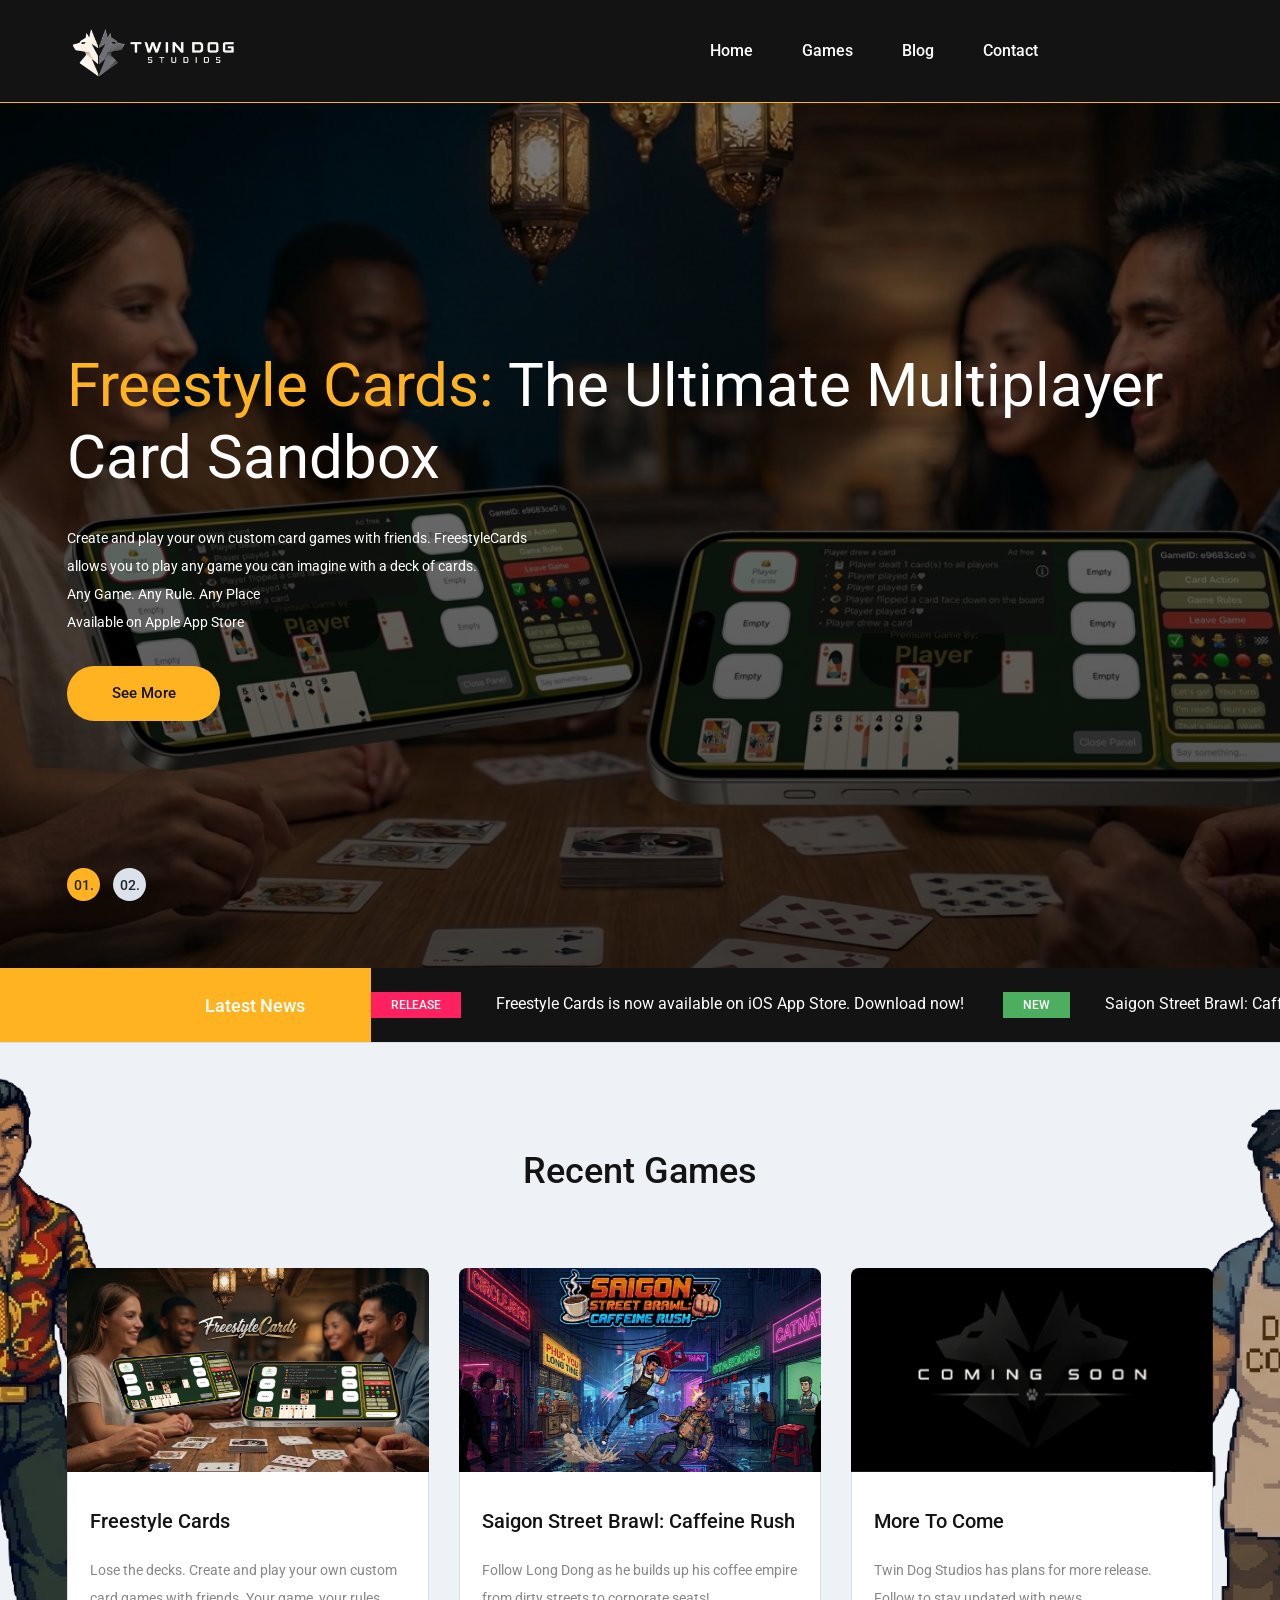
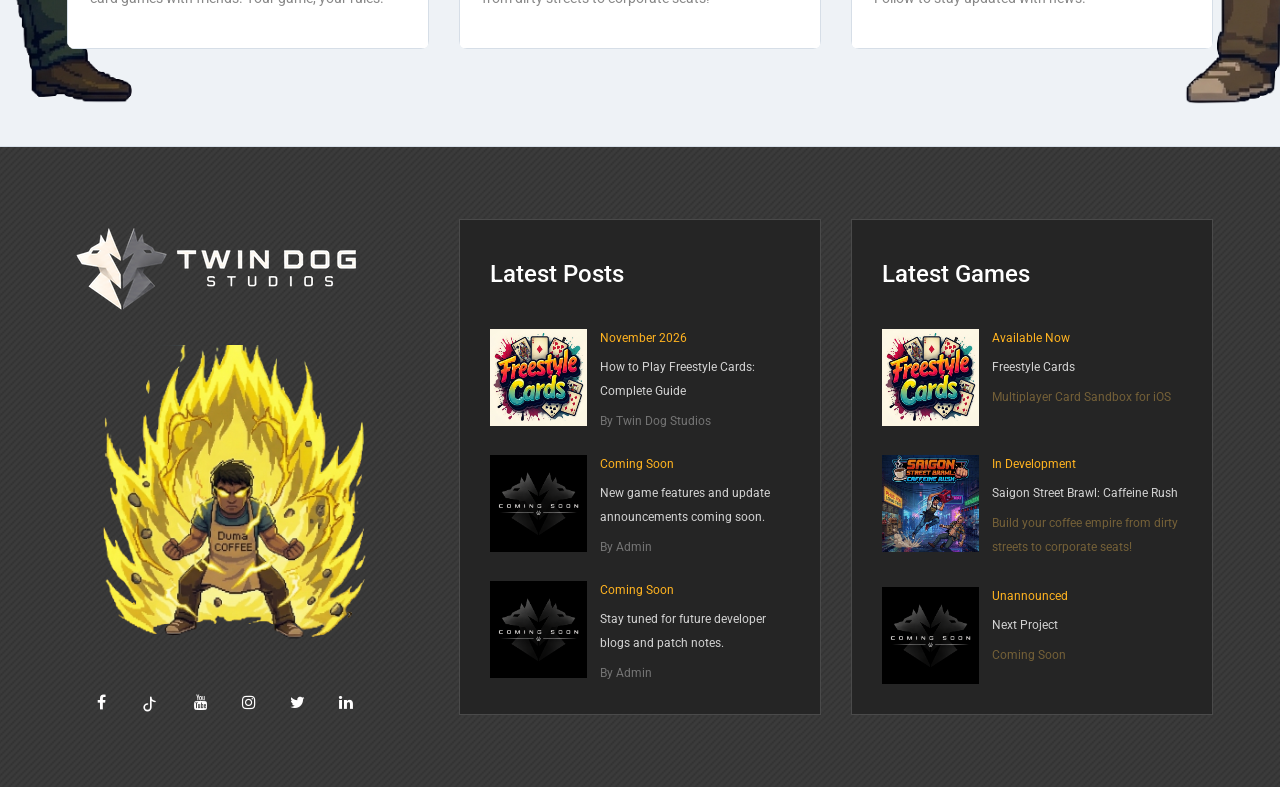
==== index.html @ 861b6662 "Initial commit" ====
<!DOCTYPE html>
<html lang="zxx">

<head>
	<title>Twin Dog Studios</title>
	<meta charset="UTF-8">
	<meta name="description" content="Twin Dog Studios">
	<meta name="keywords" content="development, game, creative, studio">
	<meta name="viewport" content="width=device-width, initial-scale=1.0">
	<!-- Favicon -->
	<link href="img/favicon.ico" rel="shortcut icon" />

	<!-- Google Fonts -->
	<link href="https://fonts.googleapis.com/css?family=Roboto:400,400i,500,500i,700,700i" rel="stylesheet">

	<!-- Stylesheets -->
	<link rel="stylesheet" href="css/bootstrap.min.css" />
	<link rel="stylesheet" href="css/font-awesome.min.css" />
	<link rel="stylesheet" href="css/owl.carousel.css" />
	<link rel="stylesheet" href="css/style.css" />
	<link rel="stylesheet" href="css/animate.css" />


	<!--[if lt IE 9]>
	  <script src="https://oss.maxcdn.com/html5shiv/3.7.2/html5shiv.min.js"></script>
	  <script src="https://oss.maxcdn.com/respond/1.4.2/respond.min.js"></script>
	<![endif]-->

</head>

<body>
	<!-- Page Preloder -->
	<div id="preloder">
		<div class="loader"></div>
	</div>

	<!-- Header section -->
	<header class="header-section">
		<div class="container">
			<!-- logo -->
			<a class="site-logo" href="index.html">
				<img src="img/logo.png" alt="">
			</a>
			<!-- <div class="user-panel">
				<a href="#">Login</a>  /  <a href="#">Register</a>
			</div> -->
			<!-- responsive -->
			<div class="nav-switch">
				<i class="fa fa-bars"></i>
			</div>
			<!-- site menu -->
			<nav class="main-menu">
				<ul>
					<li><a href="index.html">Home</a></li>
					<li><a href="games.html">Games</a></li>
					<li><a href="blogs.html">Blog</a></li>
					<li><a href="contact.html">Contact</a></li>
				</ul>
			</nav>
		</div>
	</header>
	<!-- Header section end -->


	<!-- Hero section -->
	<section class="hero-section">
		<div class="hero-slider owl-carousel">
			<div class="hs-item set-bg" data-setbg="img/freestylecards/slider-1.jpg">
				<div class="hs-text">
					<div class="container">
						<h2><span>Freestyle Cards:</span> The Ultimate Multiplayer Card Sandbox</h2>
						<p>Create and play your own custom card games with friends. FreestyleCards <br> allows you to
							play any game you can imagine with a deck of cards.<br> Any Game. Any Rule. Any Place
							<br>Available on Apple App Store
						</p>
						<a href="freestyle-cards-game-page.html" class="site-btn">See More</a>
					</div>
				</div>
			</div>
			<div class="hs-item set-bg" data-setbg="img/saigonstreetbrawl/slider-2.jpg">
				<div class="hs-text">
					<div class="container">
						<h2>Saigon Street Brawl: <span>Caffeine Rush</span></h2>
						<p>Step into the neon-drenched alleys of Saigon as a humble street barista.<br> Brew up chaos,
							wield red plastic stools and brawl your way to the top<br> against ruthless corporate coffee
							giants.</p>
						<a href="saigon-street-brawl-game-page.html" class="site-btn">See More</a>
					</div>
				</div>
			</div>
		</div>
	</section>
	<!-- Hero section end -->

	<!-- Latest news section -->
	<div class="latest-news-section">
		<div class="ln-title">Latest News</div>
		<div class="news-ticker">
			<div class="news-ticker-contant">
				<div class="nt-item"><span class="new">release</span>Freestyle Cards is now available on iOS App Store.
					Download now! </div>
				<div class="nt-item"><span class="strategy">new</span>Saigon Street Brawl: Caffeine Rush officially
					enters development. Stay tuned for updates! </div>
				<!-- <div class="nt-item"><span class="racing">racing</span>Isum dolor sit amet, consectetur adipiscing elit. </div> -->
			</div>
		</div>
	</div>
	<!-- Latest news section end -->

	<!-- Recent game section  -->
	<!-- Recent game section  -->
	<section class="recent-game-section spad set-bg" data-setbg="img/saigonstreetbrawl/recent-game-bg.png">
		<div class="container">
			<div class="section-title">
				<h2>Recent Games</h2>
			</div>
			<div class="row">
				<!-- Game Item 1 (Clickable Box) -->
				<div class="col-lg-4 col-md-6">
					<a href="freestyle-cards-game-page.html" class="recent-game-item-link">
						<div class="recent-game-item">
							<div class="rgi-thumb set-bg" data-setbg="img/freestylecards/marketing-freestylecards-1.jpg"></div>
							<div class="rgi-content">
								<h5>Freestyle Cards</h5>
								<p>Lose the decks. Create and play your own custom card games with friends. Your game,
									your rules.</p>
							</div>
						</div>
					</a>
				</div>

				<!-- Game Item 2 (Clickable Box) -->
				<div class="col-lg-4 col-md-6">
					<a href="saigon-street-brawl-game-page.html" class="recent-game-item-link">
						<div class="recent-game-item">
							<div class="rgi-thumb set-bg" data-setbg="img/saigonstreetbrawl/slider-2.jpg"></div>
							<div class="rgi-content">
								<h5>Saigon Street Brawl: Caffeine Rush</h5>
								<p>Follow Long Dong as he builds up his coffee empire from dirty streets to corporate
									seats!</p>
							</div>
						</div>
					</a>
				</div>

				<!-- Game Item 3 (Non-clickable Box) -->
				<div class="col-lg-4 col-md-6">
					<div class="recent-game-item">
						<div class="rgi-thumb set-bg" data-setbg="img/coming-soon.png"></div>
						<div class="rgi-content">
							<h5>More To Come</h5>
							<p>Twin Dog Studios has plans for more release. Follow to stay updated with news.</p>
						</div>
					</div>
				</div>
			</div>
		</div>
	</section>
	<!-- Recent game section end -->

	<!-- Footer top section -->
	<section class="footer-top-section">
		<div class="container">
			<div class="footer-top-bg">
				<img src="img/saigonstreetbrawl/caffeine-rage-1.png" alt="">
			</div>
			<div class="row" style="display: flex; flex-wrap: wrap;">
				<div class="col-lg-4" style="display: flex; flex-direction: column; justify-content: space-between;">
					<div class="footer-logo text-white">
						<img src="img/logo.png" alt="">
						<!-- <p>Lorem ipsum dolor sit amet, consectetur adipisc ing ipsum dolor sit ame.</p> -->
					</div>
					<div class="social-links">
						<a href="#"><i class="fa fa-facebook"></i></a>
                        <a href="#"><svg viewBox="0 0 24 24" width="20" height="20" stroke="currentColor" stroke-width="2" fill="none" stroke-linecap="round" stroke-linejoin="round" style="vertical-align: middle;"><path d="M9 12a4 4 0 1 0 4 4V4a5 5 0 0 0 5 5"></path></svg></a>
                        <a href="#"><i class="fa fa-youtube"></i></a>
                        <a href="#"><i class="fa fa-instagram"></i></a>
                        <a href="#"><i class="fa fa-twitter"></i></a>
                        <a href="#"><i class="fa fa-linkedin"></i></a>
					</div>
				</div>
				<div class="col-lg-4 col-md-6" style="display: flex; flex-direction: column;">
					<div class="footer-widget mb-5 mb-md-0"
						style="display: flex; flex-direction: column; height: 100%;">
						<h4 class="fw-title">Latest Posts</h4>
						<div class="latest-blog"
							style="flex-grow: 1; display: flex; flex-direction: column; justify-content: space-between;">

							<!-- Post 1 -->
							<a href="freestyle-cards-tutorial.html" class="lb-item"
								style="text-decoration: none; color: inherit;">
								<div class="lb-thumb set-bg" data-setbg="img/freestylecards/freestylecards-icon.jpg"></div>
								<div class="lb-content">
									<div class="lb-date">November 2026</div>
									<p>How to Play Freestyle Cards: Complete Guide</p>
									<span class="lb-author">By Twin Dog Studios</span>
								</div>
							</a>

							<!-- Post 2 -->
							<a href="#" class="lb-item" style="text-decoration: none; color: inherit;">
								<div class="lb-thumb set-bg" data-setbg="img/coming-soon-2.png"></div>
								<div class="lb-content">
									<div class="lb-date">Coming Soon</div>
									<p>New game features and update announcements coming soon.</p>
									<span class="lb-author">By Admin</span>
								</div>
							</a>

							<!-- Post 3 -->
							<a href="#" class="lb-item" style="text-decoration: none; color: inherit;">
								<div class="lb-thumb set-bg" data-setbg="img/coming-soon-2.png"></div>
								<div class="lb-content">
									<div class="lb-date">Coming Soon</div>
									<p>Stay tuned for future developer blogs and patch notes.</p>
									<span class="lb-author">By Admin</span>
								</div>
							</a>

						</div>
					</div>
				</div>

				<!-- Column 3: Latest Games -->
				<div class="col-lg-4 col-md-6" style="display: flex; flex-direction: column;">
					<div class="footer-widget" style="display: flex; flex-direction: column; height: 100%;">
						<h4 class="fw-title">Latest Games</h4>
						<div class="latest-blog"
							style="flex-grow: 1; display: flex; flex-direction: column; justify-content: space-between;">

							<!-- Game 1 -->
							<a href="freestyle-cards-game-page.html" class="lb-item"
								style="text-decoration: none; color: inherit;">
								<div class="lb-thumb set-bg" data-setbg="img/freestylecards/freestylecards-icon.jpg"></div>
								<div class="lb-content">
									<div class="lb-date">Available Now</div>
									<p>Freestyle Cards</p>
									<span class="lb-author" style="color: #d3a74e;">Multiplayer Card Sandbox for
										iOS</span>
								</div>
							</a>

							<!-- Game 2 -->
							<a href="saigon-street-brawl-game-page.html" class="lb-item"
								style="text-decoration: none; color: inherit;">
								<div class="lb-thumb set-bg" data-setbg="img/saigonstreetbrawl/slider-2.jpg"></div>
								<div class="lb-content">
									<div class="lb-date">In Development</div>
									<p>Saigon Street Brawl: Caffeine Rush</p>
									<span class="lb-author" style="color: #d3a74e;">Build your coffee empire from dirty
										streets to corporate seats!</span>
								</div>
							</a>

							<!-- Game 3 -->
							<a href="#" class="lb-item" style="text-decoration: none; color: inherit;">
								<div class="lb-thumb set-bg" data-setbg="img/coming-soon-2.png"></div>
								<div class="lb-content">
									<div class="lb-date">Unannounced</div>
									<p>Next Project</p>
									<span class="lb-author" style="color: #d3a74e;">Coming Soon</span>
								</div>
							</a>

						</div>
					</div>

				</div>
			</div>
		</div>
	</section>
	<!-- Footer top section end -->

	<!--====== Javascripts & Jquery ======-->
	<script src="js/jquery-3.2.1.min.js"></script>
	<script src="js/bootstrap.min.js"></script>
	<script src="js/owl.carousel.min.js"></script>
	<script src="js/jquery.marquee.min.js"></script>
	<script src="js/main.js"></script>
</body>

</html>
---- css/style.css ----
html,
body {
	height: 100%;
	font-family: 'Roboto', sans-serif;
	-webkit-font-smoothing: antialiased;
	font-smoothing: antialiased;
}

h1,
h2,
h3,
h4,
h5,
h6 {
	margin: 0;
	font-weight: 500;
	color: #131313;
}

h1 {
	font-size: 70px;
}

h2 {
	font-size: 36px;
}

h3 {
	font-size: 30px;
}

h4 {
	font-size: 24px;
}

h5 {
	font-size: 20px;
}

h6 {
	font-size: 16px;
}

p {
	font-size: 14px;
	color: #878787;
	line-height: 2;
}

img {
	max-width: 100%;
}

input:focus,
select:focus,
button:focus,
textarea:focus {
	outline: none;
}

a:hover,
a:focus {
	text-decoration: none;
	outline: none;
}

ul,
ol {
	padding: 0;
	margin: 0;
}

/*---------------------
  Helper CSS
-----------------------*/

.section-title {
	text-align: center;
	margin-bottom: 75px;
}

.section-title h2 {
	padding-top: 10px;
	font-size: 36px;
}

.set-bg {
	background-repeat: no-repeat;
	background-size: cover;
	background-position: top center;
}

.spad {
	padding-top: 97px;
	padding-bottom: 97px;
}

.text-white h1,
.text-white h2,
.text-white h3,
.text-white h4,
.text-white h5,
.text-white h6,
.text-white p,
.text-white span,
.text-white li,
.text-white a {
	color: #fff;
}

.text-white-contact h2,
.text-white-contact p {
	text-shadow: 3px 3px 12px rgba(1, 1, 1, 0.9);
	color: #fff;
}
.rating i {
	color: #fbb710;
}

.rating .is-fade {
	color: #e0e3e4;
}

/*---------------------
  Commom elements
-----------------------*/

/* buttons */
.site-btn {
	display: inline-block;
	text-align: center;
	font-size: 15px;
	color: #131313;
	padding: 16px 30px;
	min-width: 153px;
	border-radius: 50px;
	font-weight: 500;
	border: none;
	background: #ffb320;
	cursor: pointer;
}

.site-btn.btn-sm {
	padding: 10px 30px;
	min-width: 163px;
}

.site-btn:hover {
	color: #131313;
}

.cata {
	display: inline-block;
	text-transform: uppercase;
	font-size: 12px;
	font-weight: 500;
	color: #fff;
	padding: 6px 25px;
}

.cata.new {
	background: #ff205f;
}

.cata.strategy {
	background: #4eae60;
}

.cata.racing {
	background: #694eae;
}

.cata.adventure {
	background: #40abf5;
}

/* Preloder */
#preloder {
	position: fixed;
	width: 100%;
	height: 100%;
	top: 0;
	left: 0;
	z-index: 999999;
	background: #fff;
}

.loader {
	width: 40px;
	height: 40px;
	position: absolute;
	top: 50%;
	left: 50%;
	margin-top: -13px;
	margin-left: -13px;
	border-radius: 60px;
	animation: loader 0.8s linear infinite;
	-webkit-animation: loader 0.8s linear infinite;
}

@keyframes loader {
	0% {
		-webkit-transform: rotate(0deg);
		transform: rotate(0deg);
		border: 4px solid #f44336;
		border-left-color: transparent;
	}
	50% {
		-webkit-transform: rotate(180deg);
		transform: rotate(180deg);
		border: 4px solid #673ab7;
		border-left-color: transparent;
	}
	100% {
		-webkit-transform: rotate(360deg);
		transform: rotate(360deg);
		border: 4px solid #f44336;
		border-left-color: transparent;
	}
}

@-webkit-keyframes loader {
	0% {
		-webkit-transform: rotate(0deg);
		border: 4px solid #f44336;
		border-left-color: transparent;
	}
	50% {
		-webkit-transform: rotate(180deg);
		border: 4px solid #673ab7;
		border-left-color: transparent;
	}
	100% {
		-webkit-transform: rotate(360deg);
		border: 4px solid #f44336;
		border-left-color: transparent;
	}
}

/*------------------
  Header section
---------------------*/

.header-section {
	background: #131313;
	clear: both;
	overflow: hidden;
	padding: 18px 0;
	border-bottom: 1px solid #ffb320;

	.container {
		display: flex;
		justify-content: space-between;
		align-items: center;
	}
}

.site-logo {
	display: inline-block;
	float: left;
	padding-top: 6px;
}

.site-logo img {
    height: 60px;      /* Adjust this value depending on how tall you want your header to look (e.g., 35px to 50px) */
    width: auto;       /* Maintains the exact aspect ratio automatically */
    display: block;    /* Removes unwanted inline spacing beneath the image */
}

.user-panel {
	float: right;
	font-weight: 500;
	background: #ffb320;
	padding: 8px 28px;
	border-radius: 30px;
}

.user-panel a {
	font-size: 14px;
	color: #131313;
}

.main-menu {
	float: right;
	margin-right: 170px;
}

.main-menu ul {
	list-style: none;
}

.main-menu ul li {
	display: inline;
}

.main-menu ul li a {
	display: inline-block;
	font-size: 16px;
	color: #fff;
	margin-left: 35px;
	font-weight: 500;
	padding: 10px 5px;
}

.main-menu ul li a:hover {
	color: #ffb320;
}

.header-btn {
	float: right;
	margin-right: 0;
}

.nav-switch {
	display: none;
}

/*------------------
  Hero Section
---------------------*/

.hero-slider .hs-item {
	height: 865px;
	display: table;
	width: 100%;
}

.hero-slider .hs-text {
	display: table-cell;
	vertical-align: middle;
}

.hero-slider .hs-text h2 {
	color: #fff;
	font-weight: 400;
	font-size: 60px;
	margin-bottom: 30px;
	position: relative;
	top: -80px;
	opacity: 0;
}

.hero-slider .hs-text h2 span {
	color: #ffb320;
}

.hero-slider .hs-text p {
	color: #fff;
	margin-bottom: 30px;
	position: relative;
	position: relative;
	top: -90px;
	opacity: 0;
}

.hero-slider .hs-text .site-btn {
	position: relative;
	top: -100px;
	opacity: 0;
}

.hero-slider .owl-item.active .hs-item h2,
.hero-slider .owl-item.active .hs-item p,
.hero-slider .owl-item.active .hs-item .site-btn {
	top: 0;
	opacity: 1;
}

.hero-slider .owl-item.active .hs-item h2 {
	-webkit-transition: all 0.5s ease 1s;
	-o-transition: all 0.5s ease 1s;
	transition: all 0.5s ease 1s;
}

.hero-slider .owl-item.active .hs-item p {
	-webkit-transition: all 0.5s ease 0.8s;
	-o-transition: all 0.5s ease 0.8s;
	transition: all 0.5s ease 0.8s;
}

.hero-slider .owl-item.active .hs-item .site-btn {
	-webkit-transition: all 0.5s ease 0.6s;
	-o-transition: all 0.5s ease 0.6s;
	transition: all 0.5s ease 0.6s;
}

.hero-slider .owl-dots {
	position: relative;
	max-width: 1146px;
	margin: -33px auto 0;
	top: -67px;
	z-index: 5;
}

.hero-slider .owl-dots .owl-dot {
	display: inline-block;
	margin-right: 13px;
	width: 33px;
	height: 33px;
	font-size: 14px;
	font-weight: 500;
	text-align: center;
	padding-top: 7px;
	border-radius: 40px;
	background: #dbe2ec;
}

.hero-slider .owl-dots .owl-dot.active {
	background: #ffb320;
}

/*---------------------
  Latest News section
-----------------------*/

.latest-news-section {
	overflow: hidden;
	display: block;
	clear: both;
	background: #131313;
	padding: 24px 0;
	position: relative;
}

.ln-title {
	position: absolute;
	height: 100%;
	width: 29%;
	left: 0;
	top: 0;
	text-align: right;
	padding-top: 24px;
	padding-right: 66px;
	font-size: 18px;
	font-weight: 500;
	color: #fff;
	background: #ffb320;
	z-index: 1;
}

.news-ticker {
	width: 71%;
	float: right;
	overflow: hidden;
	display: inline-block;
}

.news-ticker-contant .nt-item {
	margin-right: 35px;
	color: #fff;
	display: inline-block;
}

.news-ticker-contant .nt-item span {
	margin-right: 35px;
	display: inline-block;
	text-transform: uppercase;
	font-size: 12px;
	font-weight: 500;
	color: #fff;
	padding: 4px 20px;
}

.news-ticker-contant .nt-item span.new {
	background: #ff205f;
}

.news-ticker-contant .nt-item span.strategy {
	background: #4eae60;
}

.news-ticker-contant .nt-item span.racing {
	background: #694eae;
}

/* Card Container Setup & Transition */
.recent-game-item {
    position: relative;
    cursor: pointer;
    overflow: hidden;
    border-radius: 8px; /* Smooth rounded corners */
    transition: transform 0.35s cubic-bezier(0.25, 1, 0.5, 1), 
                box-shadow 0.35s cubic-bezier(0.25, 1, 0.5, 1);
    will-change: transform, box-shadow;
}

/* Elegant Lift & Glow on Hover */
.recent-game-item:hover {
    transform: translateY(-8px);
    box-shadow: 0 15px 30px rgba(0, 0, 0, 0.3), 
                0 0 15px rgba(255, 255, 255, 0.05); /* Subtle ambient glow */
}

/* Image Smooth Zoom Effect */
.recent-game-item .rgi-thumb {
    transition: transform 0.5s cubic-bezier(0.25, 1, 0.5, 1);
    will-change: transform;
}

.recent-game-item:hover .rgi-thumb {
    transform: scale(1.05); /* Gentle 5% image zoom */
}

/* Optional: Slight color transition on the title */
.recent-game-item .rgi-content h5 {
    transition: color 0.3s ease;
}

.recent-game-item:hover .rgi-content h5 {
    color: #ffb400; /* Replace with your primary brand accent color if desired */
}



/*------------------
  Game Catalog
---------------------*/

/* Game Catalog Item Hover Effect */
.game-catalog-item {
    position: relative;
    cursor: pointer;
    overflow: hidden;
    border-radius: 8px;
    transition: transform 0.35s cubic-bezier(0.25, 1, 0.5, 1), 
                box-shadow 0.35s cubic-bezier(0.25, 1, 0.5, 1);
    will-change: transform, box-shadow;
    background-color: #212233;
}

.game-catalog-item:hover {
    transform: translateY(-8px);
    box-shadow: 0 15px 30px rgba(0, 0, 0, 0.3), 
                0 0 15px rgba(255, 255, 255, 0.05);
}

.game-catalog-item .catalog-cover {
    transition: transform 0.5s cubic-bezier(0.25, 1, 0.5, 1);
    will-change: transform;
}

.game-catalog-item:hover .catalog-cover {
    transform: scale(1.05);
}

/*------------------
  Feature Section
---------------------*/

.feature-item {
	height: 415px;
	position: relative;
}

.feature-item:after {
	position: absolute;
	content: "";
	width: 100%;
	height: 100%;
	left: 0;
	top: 0;
	background: #000;
	opacity: .65;
}

.feature-item .cata {
	position: relative;
	margin-top: 28px;
	margin-left: 29px;
	z-index: 3;
}

.feature-item .fi-content {
	position: absolute;
	width: 100%;
	left: 0;
	bottom: 0;
	padding: 0 26px 24px;
	z-index: 2;
}

.feature-item .fi-content h5 {
	margin-bottom: 18px;
}

.feature-item .fi-content .fi-comment {
	font-size: 12px;
	opacity: .54;
}

/*----------------------
  Recent Game Section
------------------------*/

.recent-game-section {
	background-color: #eef2f6;
	border-top: 1px solid #d6dee7;
	border-bottom: 1px solid #d6dee7;
}

.recent-game-item .rgi-thumb {
	height: 204px;
	padding: 25px 28px;
}

.recent-game-item .rgi-content {
	padding: 34px 22px 20px;
	background: #fff;
	border: 1px solid #d6dee7;
	border-top: none;
	position: relative;
}

.recent-game-item .rgi-content h5 {
	margin-bottom: 20px;
	line-height: 1.5;
}

.recent-game-item .rgi-content .comment {
	font-size: 12px;
	color: #737373;
}

.recent-game-item .rgi-extra {
	position: absolute;
	right: 0;
	bottom: 0;
	width: 70px;
}

.recent-game-item .rgi-extra .rgi-star,
.recent-game-item .rgi-extra .rgi-heart {
	height: 35px;
	width: 35px;
	float: left;
	display: block;
	padding: 6px 8px 0;
}

.recent-game-item .rgi-extra .rgi-star {
	background: #ffb320;
}

.recent-game-item .rgi-extra .rgi-heart {
	background: #ff205f;
}

/*----------------------
  Tournaments Section
------------------------*/

.tournaments-section {
	background-image: url("../img/pattern.png");
	background-repeat: repeat;
}

.tournament-title {
	display: inline-block;
	padding: 7px 25px;
	font-size: 12px;
	font-weight: 500;
	color: #fff;
	text-transform: uppercase;
	background: #fb6e10;
}

.tournament-item {
	background: #252525;
}

.tournament-item .ti-notic {
	display: inline-block;
	padding: 8px 21px;
	font-size: 12px;
	font-weight: 700;
	color: #131313;
	text-transform: uppercase;
	background: #ffb320;
}

.tournament-item .ti-content {
	padding: 38px 24px;
	overflow: hidden;
}

.tournament-item .ti-thumb {
	width: 168px;
	height: 178px;
	float: left;
}

.tournament-item .ti-text {
	padding-left: 195px;
}

.tournament-item .ti-text h4 {
	color: #ffb320;
	margin-bottom: 20px;
}

.tournament-item .ti-text ul {
	list-style: none;
	margin-bottom: 20px;
}

.tournament-item .ti-text ul li {
	color: #fff;
	font-size: 12px;
	margin-bottom: 6px;
}

.tournament-item .ti-text ul li span {
	color: #9a9a9a;
}

.tournament-item .ti-text p {
	font-size: 12px;
	margin-bottom: 0;
}

.tournament-item .ti-text p span {
	font-weight: 500;
	color: #ffb320;
}

/*----------------------
  Review Section
------------------------*/

.review-section {
	background-position: right top;
}

.review-item .review-cover {
	position: relative;
	margin-bottom: 30px;
	height: 345px;
}

.review-item .review-cover .score {
	position: absolute;
	width: 54px;
	height: 54px;
	top: -27px;
	left: 26px;
	padding-top: 15px;
	font-size: 18px;
	font-weight: 500;
	color: #fff;
	text-align: center;
	border-radius: 50%;
	z-index: 1;
}

.review-item .review-cover .score.yellow {
	background: #ffb320;
}

.review-item .review-cover .score.purple {
	background: #694eae;
}

.review-item .review-cover .score.pink {
	background: #ff20ae;
}

.review-item .review-cover .score.green {
	background: #4eae60;
}

.review-item .review-text {
	text-align: center;
}

.review-item .review-text h5 {
	margin-bottom: 20px;
}

.review-item .review-text p {
	margin-bottom: 0;
}

.review-item .rating {
	margin-bottom: 20px;
}

.review-item .rating i {
	font-size: 12px;
}

/*----------------------
  Footer top Section
------------------------*/

.footer-top-section {
	background-image: url("../img/pattern.png");
	background-repeat: repeat;
	padding: 72px 0;
}

.footer-top-section .container {
	position: relative;
}

.footer-top-bg {
	position: absolute;
	left: 30px;
	bottom: 70px;
	z-index: 2;

	img {
		max-width: 300px;
	}
}

.footer-logo img {
	margin-bottom: 0px;
}

.footer-widget {
	padding: 40px 30px 7px;
	background: #252525;
	border: 1px solid #4a4a4a;
}

.footer-widget .fw-title {
	color: #fff;
	margin-bottom: 40px;
}

.latest-blog .lb-item {
	margin-bottom: 23px;
	overflow: hidden;
}

.latest-blog .lb-item .lb-thumb {
	width: 97px;
	height: 97px;
	float: left;
}

.latest-blog .lb-item .lb-content {
	padding-left: 110px;
}

.latest-blog .lb-item .lb-content .lb-date {
	font-size: 12px;
	color: #ffb320;
	margin-bottom: 8px;
}

.latest-blog .lb-item .lb-content p {
	font-size: 12px;
	margin-bottom: 5px;
	color: #d3d3d3;
}

.latest-blog .lb-item .lb-content .lb-author {
	font-size: 12px;
	color: #d3d3d3;
	opacity: 0.45;
}

.top-comment {
	overflow: hidden;
}

.top-comment .tc-item {
	margin-bottom: 23px;
	overflow: hidden;
}

.top-comment .tc-item .tc-thumb {
	width: 63px;
	height: 63px;
	border-radius: 50%;
	float: left;
}

.top-comment .tc-item .tc-content {
	padding-left: 100px;
}

.top-comment .tc-item .tc-content p {
	font-size: 12px;
	color: #d3d3d3;
	margin-bottom: 5px;
}

.top-comment .tc-item .tc-content p a {
	color: #ff205f;
}

.top-comment .tc-item .tc-content p span {
	color: #7a7a7a;
}

.top-comment .tc-item .tc-content .tc-date {
	font-size: 12px;
	color: #ffb320;
}

/*----------------------
  Footer Section
------------------------*/

.footer-section {
	padding: 18px 0 16px;
	overflow: hidden;
	background: #252525;
}

.footer-menu {
	list-style: none;
	float: right;
}

.footer-menu li {
	display: inline;
}

.footer-menu li a {
	display: inline-block;
	font-size: 14px;
	font-weight: 500;
	color: #aeaeae;
	margin-left: 30px;
}

.copyright {
	float: left;
	margin-bottom: 0;
	font-weight: 500;
	color: #aeaeae;
}

/*------------------
  Other Pages
--------------------
====================*/

.page-info-section {
	height: 800px;
	position: relative;
}

.page-info-section .pi-content {
	position: absolute;
	width: 100%;
	bottom: 65px;
	left: 0;
	z-index: 2;
}

.page-info-section .pi-content h2 {
	font-size: 60px;
	margin-bottom: 25px;
	font-weight: 400;
}

.site-pagination {
	padding-top: 50px;
}

.site-pagination a,
.site-pagination span {
	width: 33px;
	height: 33px;
	font-size: 14px;
	font-weight: 500;
	padding-top: 7px;
	text-align: center;
	display: inline-block;
	border-radius: 50%;
	color: #131313;
	margin-right: 10px;
}

.site-pagination .active {
	background: #ffb320;
}

.site-pagination.sp-style-2 a,
.site-pagination.sp-style-2 span {
	background: #e5e5e5;
}

.site-pagination.sp-style-2 .active {
	background: #ffb320;
}

.widget-item {
	margin-bottom: 30px;
	margin-top: 30px;
}

.widget-item:last-child {
	margin-bottom: 0;
}

.widget-item .widget-title {
	margin-bottom: 40px;
}

.widget-item .latest-blog .lb-item .lb-content p,
.widget-item .top-comment .tc-item .tc-content p {
	color: #131313;
}

.widget-item .latest-blog .lb-item .lb-content .lb-author {
	color: #737373;
}

.widget-item .top-comment .tc-item .tc-content {
	padding-right: 20px;
}

.widget-item .review-item {
	background: #eff2f5;
}

.widget-item .review-item .review-text {
	padding: 0 35px 20px;
}

.search-widget {
	position: relative;
}

.search-widget input {
	width: 100%;
	height: 41px;
	border: 1px solid #d6dee7;
	padding-left: 22px;
	padding-right: 45px;
	font-size: 12px;
}

.search-widget button {
	position: absolute;
	right: 0;
	top: 0;
	height: 100%;
	background: none;
	border: none;
	padding-right: 15px;
	color: #878787;
	cursor: pointer;
}

/*-----------------
  Categories page
--------------------*/

.recent-game-page .recent-game-item {
	margin-bottom: 42px;
}

/*-----------------
  Single blog page
--------------------*/

.single-blog-page .blog-thumb {
	height: 424px;
	padding-top: 24px;
	padding-left: 29px;
	margin-bottom: 40px;
	position: relative;
}

.single-blog-page .blog-thumb .rgi-extra {
	position: absolute;
	right: 0;
	bottom: 0;
	width: 70px;
}

.single-blog-page .blog-thumb .rgi-extra .rgi-star,
.single-blog-page .blog-thumb .rgi-extra .rgi-heart {
	height: 35px;
	width: 35px;
	float: left;
	display: block;
	padding: 6px 8px 0;
}

.single-blog-page .blog-thumb .rgi-extra .rgi-star {
	background: #ffb320;
}

.single-blog-page .blog-thumb .rgi-extra .rgi-heart {
	background: #ff205f;
}

.single-blog-page .blog-content h3 {
	margin-bottom: 10px;
}

.single-blog-page .blog-content .meta-comment {
	display: block;
	font-size: 12px;
	color: #737373;
	margin-bottom: 25px;
}

.single-blog-page .blog-content p {
	margin-bottom: 25px;
}

.comment-warp {
	padding-top: 50px;
}

.comment-title {
	margin-bottom: 45px;
}

.comment-list {
	list-style: none;
}

.comment-list li {
	margin-bottom: 40px;
	overflow: hidden;
}

.comment-list .comment .comment-avator {
	width: 63px;
	height: 63px;
	border-radius: 50%;
	float: left;
}

.comment-list .comment .comment-content {
	padding-left: 100px;
}

.comment-list .comment .comment-content h5 {
	font-size: 12px;
	color: #131313;
	font-weight: 400;
	margin-bottom: 10px;
}

.comment-list .comment .comment-content h5 span {
	color: #ffb320;
	padding-left: 18px;
}

.comment-list .comment .comment-content p {
	font-size: 12px;
	margin-bottom: 5px;
}

.comment-list .comment .comment-content .reply {
	font-size: 12px;
	color: #ff1d55;
}

.comment-form-warp {
	padding-top: 30px;
}

.comment-form input[type=text],
.comment-form input[type=email],
.comment-form textarea {
	width: 100%;
	height: 41px;
	border: 1px solid #d6dee7;
	padding-left: 22px;
	padding-right: 45px;
	font-size: 12px;
	margin-bottom: 24px;
}

.comment-form textarea {
	height: 243px;
	padding-top: 15px;
	padding-bottom: 15px;
	margin-bottom: 38px;
}

/*-----------------
  Review page
--------------------*/

.review-page .review-item {
	margin-bottom: 63px;
}

.review-page .review-item .review-text h4 {
	margin-bottom: 10px;
}

.review-dark .review-item .review-text p {
	color: #b5b5b5;
}

.review-section.review-dark {
	background-position: center top;
}

/*-----------------
  Community page
--------------------*/

.community-page .site-pagination {
	padding-top: 62px;
}

.community-warp {
	max-width: 1367px;
	margin: 0 auto;
	background: rgba(0, 0, 0, 0.28);
}

.community-post-list {
	list-style: none;
}

.community-post-list li {
	padding: 33px 55px 65px;
	margin-bottom: 21px;
	overflow: hidden;
	border: 1px solid #878787;
	background: #1f2225;
}

.community-post-list .community-post .author-avator {
	width: 63px;
	height: 63px;
	border-radius: 50%;
	float: left;
}

.community-post-list .community-post .post-content {
	padding-left: 100px;
}

.community-post-list .community-post .post-content h5 {
	font-size: 16px;
	color: #ff205f;
	font-weight: 400;
	margin-bottom: 10px;
}

.community-post-list .community-post .post-content h5 span {
	color: #7a7a7a;
	padding-left: 18px;
}

.community-post-list .community-post .post-content p {
	color: #fff;
	margin-bottom: 5px;
}

.community-post-list .community-post .post-content .post-date {
	font-size: 12px;
	color: #ffb320;
	margin-bottom: 18px;
}

.community-post-list .attachment-file {
	padding-top: 60px;
	max-width: 435px;
}

.community-top-title {
	margin-bottom: 50px;
}

.community-filter {
	margin-bottom: 80px;
}

.community-filter label {
	font-size: 18px;
	color: #1f2225;
	font-weight: 500;
	padding-right: 10px;
}

.community-filter select {
	width: 201px;
	height: 42px;
	font-size: 14px;
	padding: 0 18px;
	color: #1f2225;
	font-weight: 500;
}

/*-----------------
  Contact page
--------------------*/

.map {
	height: 515px;
	background: #ddd;
	margin-bottom: 90px;
}

.contact-info-list {
	padding-top: 55px;
	padding-bottom: 20px;
	list-style: none;
}

.contact-info-list li {
	margin-bottom: 30px;
}

.contact-info-list .cf-left {
	width: 95px;
	float: left;
	font-size: 16px;
	font-weight: 700;
	color: #ffb320;
}

.contact-info-list .cf-right {
	color: #878787;
	font-size: 15px;
	padding-left: 100px;
}

.social-links { 
	margin-top: 20px;
	margin-left: 20px;
}

.social-links a {
	color: #fffefe;
	font-size: 16px;
	margin-left: 10px;
	margin-right: 20px;
}

.social-links-contact a{
	color: #898989;
	margin-left: 0px;
}

.founder-avatar-wrap {
	width: 220px;
	height: 220px;
	margin: 0 auto;
	border-radius: 50%;
	overflow: hidden;
	border: 4px solid #ffb320; /* Matches template accent gold */
	box-shadow: 0 8px 20px rgba(0,0,0,0.3);
	background-color: #1a1a2e;
}
.founder-avatar-wrap img {
	width: 100%;
	height: 100%;
	object-fit: cover;
}

.about-us-section {
	
}

/*------------------
  Responsive
---------------------*/

@media (min-width: 1200px) {
	.container {
		max-width: 1176px;
	}
}

/* Medium screen : 992px. */

@media only screen and (min-width: 992px) and (max-width: 1199px) {
	.main-menu {
		margin-right: 90px;
	}
	.hero-slider .owl-dots {
		max-width: 930px;
	}
	.review-section {
		background-position: right 10% top;
	}
	.review-item .review-cover {
		height: 280px;
	}
	.latest-blog .lb-item .lb-thumb {
		width: 55px;
		height: 55px;
	}
	.latest-blog .lb-item .lb-content {
		padding-left: 67px;
	}
	.top-comment .tc-item .tc-content {
		padding-left: 95px;
	}
	.footer-top-bg {
		max-width: 370px;
	}
	.page-info-section .pi-content h2 {
		font-size: 50px;
	}
	.page-info-section {
		height: 600px;
	}
}

/* Tablet :768px. */

@media only screen and (min-width: 768px) and (max-width: 991px) {
	.site-logo {
		max-width: 130px;
	}
	.main-menu {
		margin-right: 25px;
	}
	.main-menu ul li a {
		margin-left: 15px;
	}
	.user-panel {
		padding: 8px 15px;
	}
	.hero-slider .hs-text h2 {
		font-size: 50px;
	}
	.hero-slider .owl-dots {
		max-width: 690px;
	}
	.recent-game-item {
		margin-bottom: 42px;
	}
	.tournament-item .ti-thumb {
		width: 100%;
		height: 230px;
		float: none;
	}
	.tournament-item .ti-text {
		padding-left: 0;
		padding-top: 20px;
	}
	.review-section {
		background-position: left top;
	}
	.review-item {
		margin-bottom: 63px;
	}
	.footer-logo {
		margin-bottom: 50px;
	}
	.latest-blog .lb-item .lb-thumb {
		width: 80px;
		height: 80px;
	}
	.latest-blog .lb-item .lb-content {
		padding-left: 95px;
	}
	.footer-top-bg {
		display: none;
	}
	.page-info-section {
		height: 499px;
	}
}

/* Large Mobile :480px. */

@media only screen and (max-width: 767px) {
	.social-links { 
		display: flex;
    	justify-content: center;
		margin-left: 0px;
	}

	.header-section {
		overflow: visible;
		padding: 23px 0;
	}
	.header-section .container {
		position: relative;
	}
	.site-logo {
		float: none;
		padding-top: 0;
	}
	.main-menu {
		display: none;
		position: absolute;
		top: calc(100% + 24px);
		left: 0;
		width: 100%;
		background: #ffffff;
		z-index: 999;
	}
	.main-menu ul li {
		display: block;
		border-bottom: 1px solid #ececec;
	}
	.main-menu ul li a {
		margin-left: 0;
		color: #131313;
		padding: 13px 26px;
	}
	.nav-switch {
		color: #fff;
		display: block;
		float: right;
		cursor: pointer;
		font-size: 25px;
	}
	.user-panel {
		display: none;
	}
	.hero-slider .hs-item {
		height: 700px;
	}
	.hero-slider .hs-text h2 {
		font-size: 36px;
	}
	.hero-slider .owl-dots {
		max-width: 510px;
	}
	.ln-title {
		padding-right: 30px;
	}
	.feature-item {
		margin-bottom: 30px;
	}
	.recent-game-item {
		margin-bottom: 42px;
	}
	.review-section {
		background-position: left top;
	}
	.review-item {
		margin-bottom: 63px;
	}
	.footer-logo {
		margin-bottom: 50px;
	}
	.footer-top-bg {
		display: none;
	}
	.footer-section {
		padding: 30px 0 20px;
		text-align: center;
	}
	.footer-menu li:first-child a {
		margin-left: 0;
	}
	.footer-menu,
	.copyright {
		float: none;
	}
	.copyright {
		padding-top: 15px;
	}
	.community-post-list li {
		padding: 30px 25px 30px;
	}
	.page-info-section .pi-content h2 {
		font-size: 50px;
	}
	.page-info-section {
		height: 499px;
	}
	.text-white-contact {
		text-align: center;
	}
}

/* Medium Mobile :480px. */

@media only screen and (max-width: 576px) {
	.hero-slider .owl-dots {
		padding: 0 15px;
	}
	.feature-section {
		padding-left: 15px;
		padding-right: 15px;
	}
	.community-post-list .community-post .author-avator {
		float: none;
	}
	.community-post-list .community-post .post-content {
		padding-left: 0;
		padding-top: 30px;
	}
	.page-info-section {
		height: 499px;
	}
}

/* Small Mobile :320px. */

@media only screen and (max-width: 479px) {
	.hero-slider .hs-item {
		height: auto;
		padding: 150px 0;
	}
	.ln-title {
		display: none;
	}
	.news-ticker {
		width: 100%;
	}
	.tournament-item .ti-thumb {
		width: 100%;
		height: 230px;
		float: none;
	}
	.tournament-item .ti-text {
		padding-left: 0;
		padding-top: 20px;
	}
	.latest-blog .lb-item .lb-thumb {
		width: 55px;
		height: 55px;
	}
	.latest-blog .lb-item .lb-content {
		padding-left: 67px;
	}
	.top-comment .tc-item .tc-content {
		padding-left: 85px;
	}
	.site-btn {
		padding: 11px 30px;
		min-width: 145px;
	}
	.comment-list .comment .comment-avator {
		float: none;
	}
	.comment-list .comment .comment-content {
		padding-left: 0;
		padding-top: 20px;
	}
	.footer-widget {
		padding: 40px 15px 7px;
	}
	.page-info-section .pi-content h2 {
		font-size: 40px;
	}
	.page-info-section {
		height: 499px;
	}
}
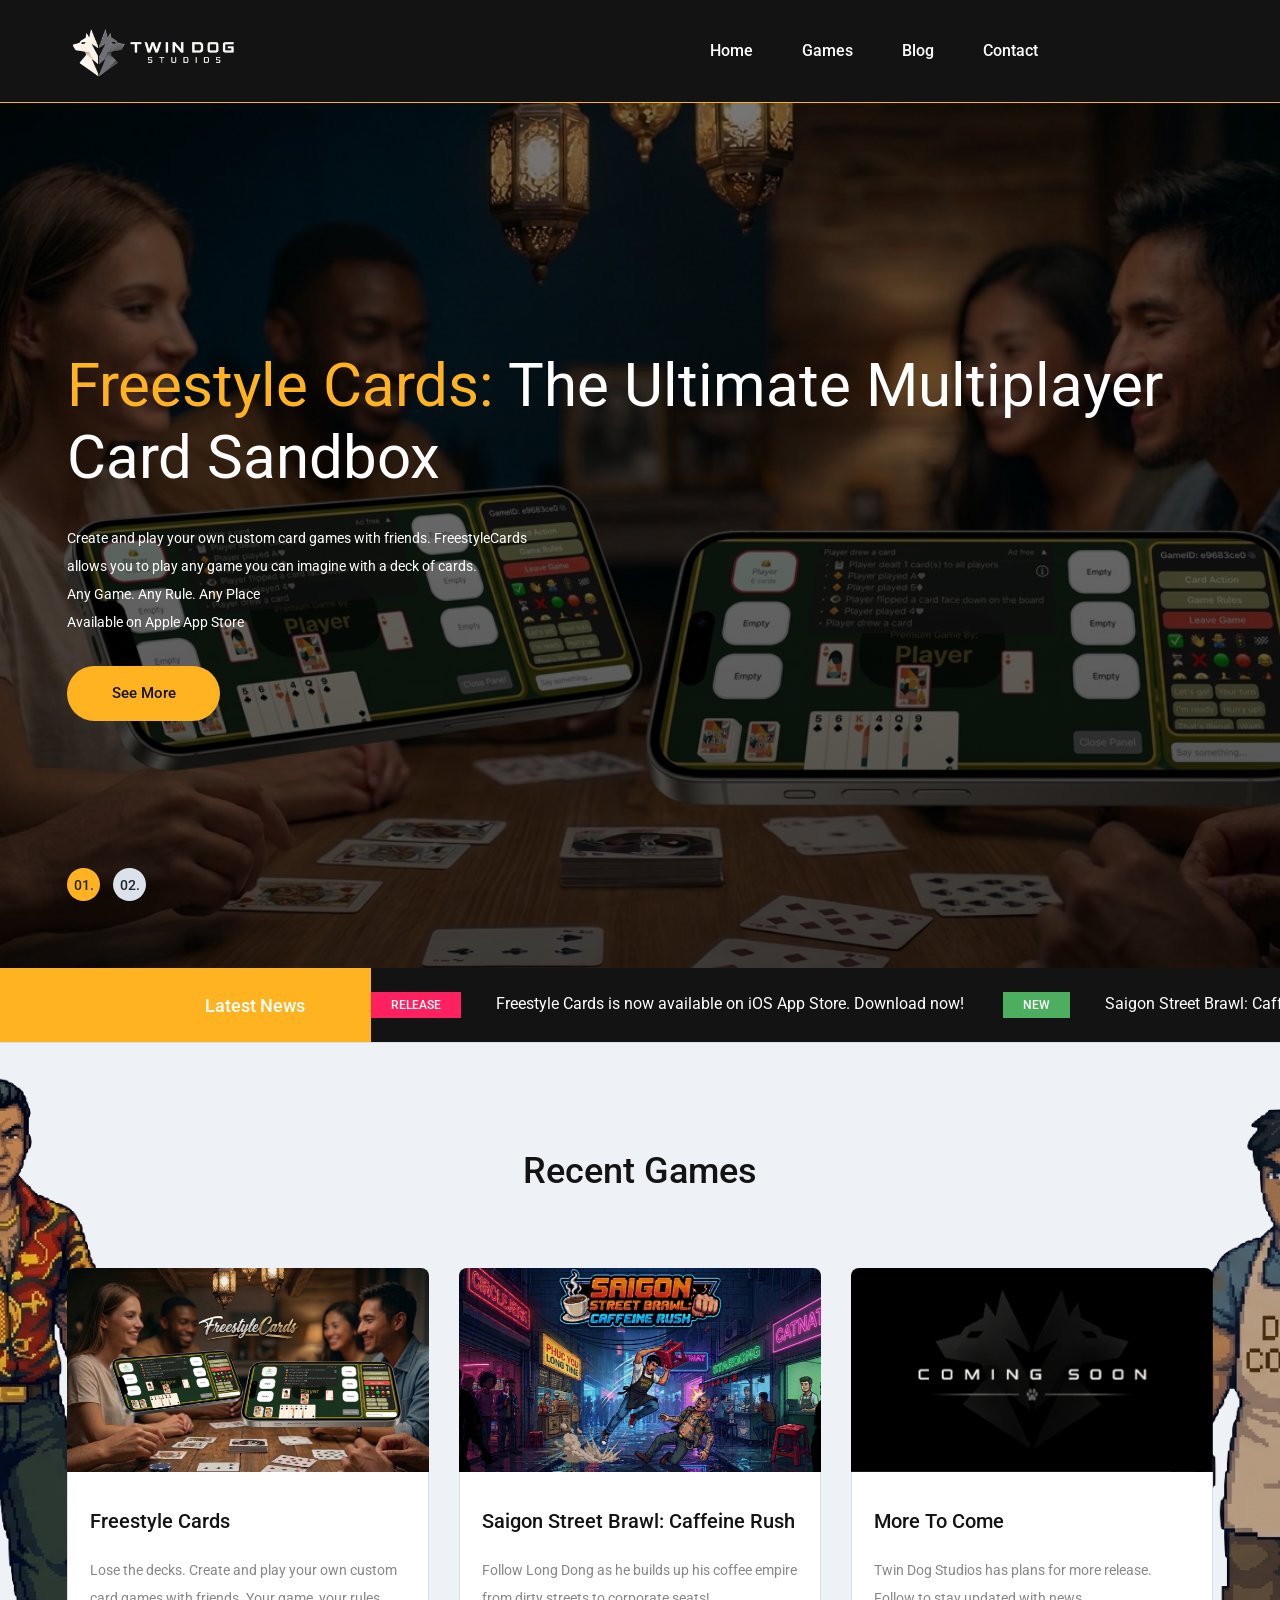
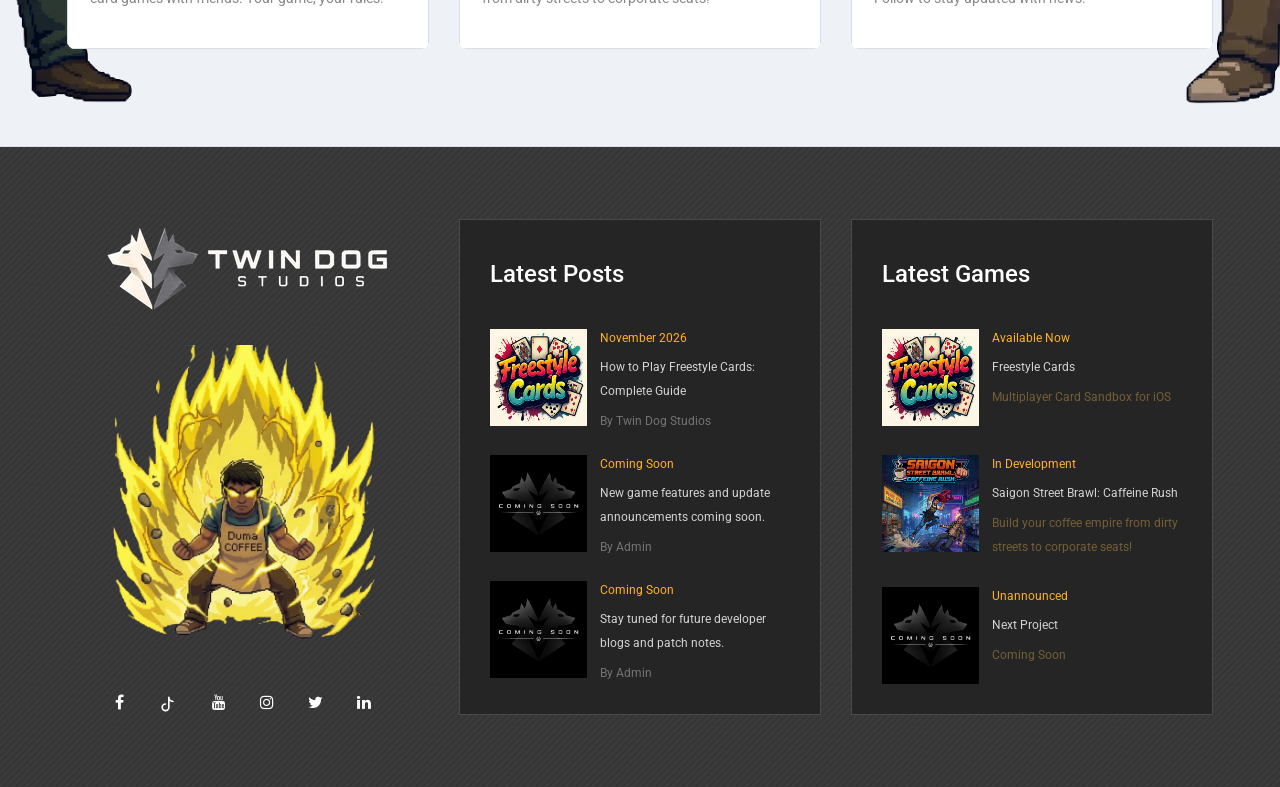
==== commit 435c8867: "updating social sharing preview" ====
--- a/index.html
+++ b/index.html
@@ -7,6 +7,20 @@
 	<meta name="description" content="Twin Dog Studios">
 	<meta name="keywords" content="development, game, creative, studio">
 	<meta name="viewport" content="width=device-width, initial-scale=1.0">
+
+	<!-- Primary Open Graph Meta Tags for Facebook, LinkedIn, Discord, and Slack -->
+	<meta property="og:title" content="Twin Dog Studios" />
+	<meta property="og:description" content="Independent game development studio." />
+	<meta property="og:image" content="https://twindogstudios.com/img/tds-social-sharing.png" />
+	<meta property="og:url" content="https://twindogstudios.com" />
+	<meta property="og:type" content="website" />
+
+	<!-- Twitter/X Card Meta Tags -->
+	<meta name="twitter:card" content="summary_large_image" />
+	<meta name="twitter:title" content="Twin Dog Studios" />
+	<meta name="twitter:description" content="Independent game development studio." />
+	<meta name="twitter:image" content="https://twindogstudios.com/img/tds-social-sharing.png" />
+	
 	<!-- Favicon -->
 	<link href="img/favicon.ico" rel="shortcut icon" />
 
--- a/css/style.css
+++ b/css/style.css
@@ -804,13 +804,18 @@
 
 .footer-top-bg {
 	position: absolute;
-	left: 30px;
+	left: 40px;
 	bottom: 70px;
 	z-index: 2;
+	text-align: center;
 
 	img {
 		max-width: 300px;
 	}
+}
+
+.footer-logo  {
+	text-align: center;
 }
 
 .footer-logo img {
@@ -1324,8 +1329,9 @@
 }
 
 .social-links { 
+	text-align: center;
 	margin-top: 20px;
-	margin-left: 20px;
+	/* margin-left: 20px; */
 }
 
 .social-links a {
@@ -1368,11 +1374,17 @@
 	.container {
 		max-width: 1176px;
 	}
+	
 }
 
 /* Medium screen : 992px. */
 
 @media only screen and (min-width: 992px) and (max-width: 1199px) {
+	.social-links { 
+		margin-left: 0px;
+		/* margin-bottom: 30px; */
+		/* text-align: center; */
+	}
 	.main-menu {
 		margin-right: 90px;
 	}
@@ -1396,6 +1408,7 @@
 		padding-left: 95px;
 	}
 	.footer-top-bg {
+		left: 5px;
 		max-width: 370px;
 	}
 	.page-info-section .pi-content h2 {
@@ -1409,6 +1422,14 @@
 /* Tablet :768px. */
 
 @media only screen and (min-width: 768px) and (max-width: 991px) {
+
+	.social-links { 
+		margin-left: 0px;
+		margin-top: 0px;
+		margin-bottom: 40px;
+		/* text-align: center; */
+	}
+
 	.site-logo {
 		max-width: 130px;
 	}
@@ -1466,10 +1487,17 @@
 /* Large Mobile :480px. */
 
 @media only screen and (max-width: 767px) {
+	
 	.social-links { 
-		display: flex;
-    	justify-content: center;
 		margin-left: 0px;
+		margin-top: 0px;
+		margin-bottom: 40px;
+		text-align: center;
+	}
+
+	.footer-logo {
+		margin: 0px;
+		text-align: center;
 	}
 
 	.header-section {
@@ -1572,6 +1600,14 @@
 /* Medium Mobile :480px. */
 
 @media only screen and (max-width: 576px) {
+	.social-links { 
+		/* margin-top: 20px; */
+		margin-bottom: 30px;
+	}
+	.footer-logo {
+		margin: 0px;
+		text-align: center;
+	}
 	.hero-slider .owl-dots {
 		padding: 0 15px;
 	}
@@ -1594,8 +1630,16 @@
 /* Small Mobile :320px. */
 
 @media only screen and (max-width: 479px) {
+	.social-links { 
+		/* margin-top: 20px; */
+		margin-bottom: 30px;
+	}
+	.footer-logo {
+		margin: 0px;
+		text-align: center;
+	}
 	.hero-slider .hs-item {
-		height: auto;
+		/* height: auto; */
 		padding: 150px 0;
 	}
 	.ln-title {
